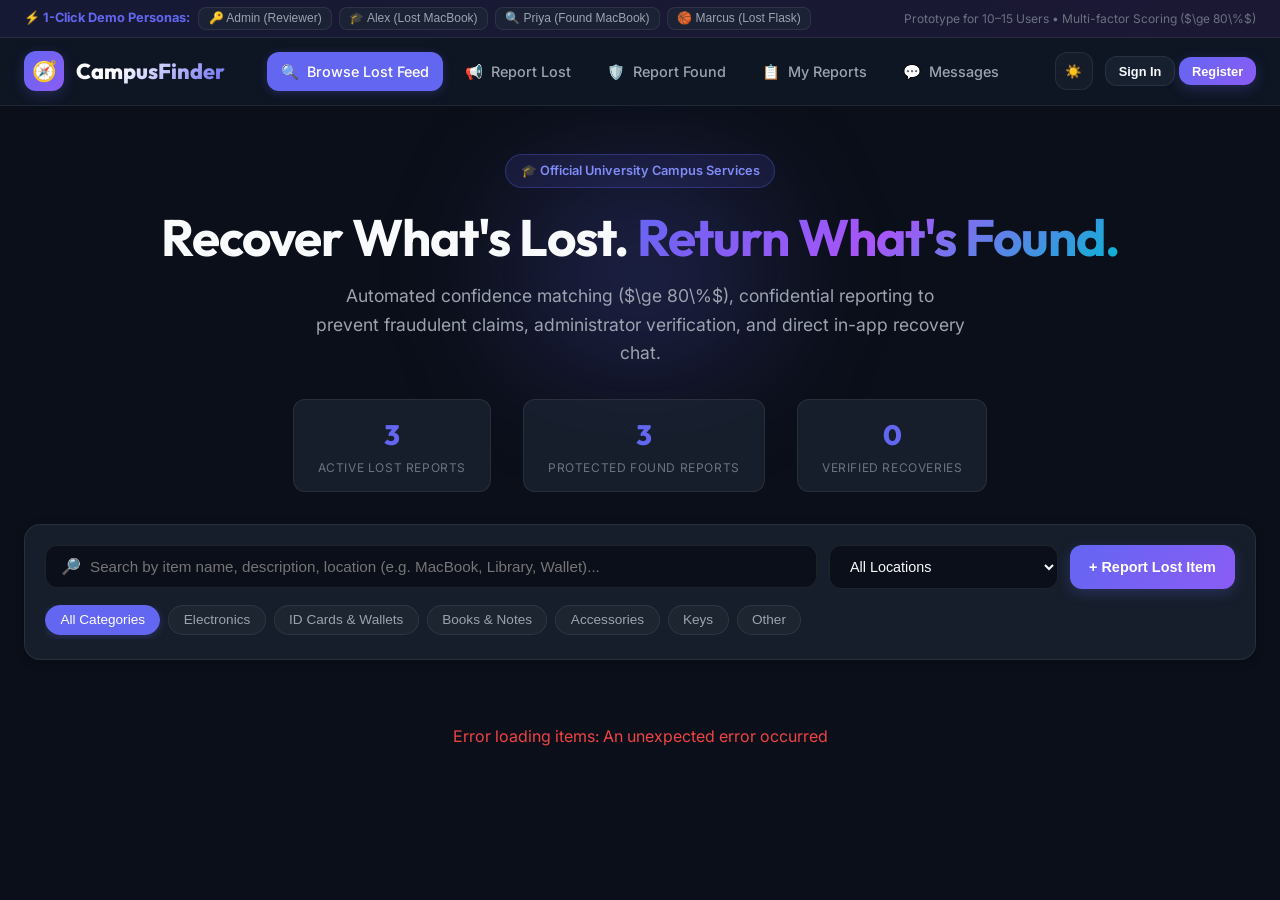
==== static/index.html @ 5d97b1ce "Initial commit: Campus Lost and Found Platform" ====
<!DOCTYPE html>
<html lang="en" data-theme="dark">
<head>
  <meta charset="UTF-8" />
  <meta name="viewport" content="width=device-width, initial-scale=1.0" />
  <title>Campus Lost & Found Platform | Smart Matching & Secure Handover</title>
  <meta name="description" content="Official University Campus Lost and Found Prototype. Algorithmic similarity matching, anti-fraud hidden reporting, admin verification queue, and in-app return coordination." />
  <link rel="stylesheet" href="/static/css/styles.css" />
</head>
<body>

  <!-- Quick Demo Role Switcher Bar -->
  <aside class="demo-bar" aria-label="Demo Testing Controls">
    <div class="container demo-bar-content">
      <div style="display: flex; align-items: center; gap: 0.5rem;">
        <span style="font-weight: 700; color: var(--primary);">⚡ 1-Click Demo Personas:</span>
        <div class="demo-pills">
          <button class="demo-pill" onclick="App.quickLogin('admin@campus.edu', 'Admin@123')">🔑 Admin (Reviewer)</button>
          <button class="demo-pill" onclick="App.quickLogin('alex.chen@campus.edu', 'Student@123')">🎓 Alex (Lost MacBook)</button>
          <button class="demo-pill" onclick="App.quickLogin('priya.patel@campus.edu', 'Student@123')">🔍 Priya (Found MacBook)</button>
          <button class="demo-pill" onclick="App.quickLogin('marcus.johnson@campus.edu', 'Student@123')">🏀 Marcus (Lost Flask)</button>
        </div>
      </div>
      <div style="color: var(--text-muted); font-size: 0.75rem;">
        Prototype for 10–15 Users • Multi-factor Scoring ($\ge 80\%$)
      </div>
    </div>
  </aside>

  <!-- Top Sticky Navigation -->
  <header class="navbar">
    <div class="container nav-content">
      <div class="nav-brand" onclick="App.navigateTo('feed')">
        <div class="brand-icon">🧭</div>
        <span class="brand-title">CampusFinder</span>
      </div>

      <nav class="nav-menu" aria-label="Primary Navigation">
        <div class="nav-link active" data-view="feed" onclick="App.navigateTo('feed')">
          <span>🔍</span> Browse Lost Feed
        </div>
        <div class="nav-link" data-view="report-lost" onclick="App.navigateTo('report-lost')">
          <span>📢</span> Report Lost
        </div>
        <div class="nav-link" data-view="report-found" onclick="App.navigateTo('report-found')">
          <span>🛡️</span> Report Found
        </div>
        <div class="nav-link" data-view="my-posts" onclick="App.navigateTo('my-posts')">
          <span>📋</span> My Reports
        </div>
        <div class="nav-link" id="nav-admin-link" data-view="admin-queue" onclick="App.navigateTo('admin-queue')" style="display: none;">
          <span>⚖️</span> Review Queue
          <span class="nav-badge pulse" id="admin-badge-count" style="display: none;">0</span>
        </div>
        <div class="nav-link" data-view="chat" onclick="App.navigateTo('chat')">
          <span>💬</span> Messages
        </div>
      </nav>

      <div class="nav-actions">
        <button class="theme-btn" id="theme-toggle-btn" title="Toggle Dark/Light Mode" aria-label="Toggle theme">☀️</button>
        <div id="nav-user-area">
          <!-- Populated dynamically via App.renderNavUser() -->
        </div>
      </div>
    </div>
  </header>

  <!-- Hero Section -->
  <header class="hero">
    <div class="hero-glow"></div>
    <div class="container">
      <div class="hero-badge">🎓 Official University Campus Services</div>
      <h1 class="hero-title">Recover What's Lost. <span>Return What's Found.</span></h1>
      <p class="hero-subtitle">
        Automated confidence matching ($\ge 80\%$), confidential reporting to prevent fraudulent claims, administrator verification, and direct in-app recovery chat.
      </p>

      <div class="hero-stats">
        <div class="stat-box">
          <div class="stat-num" id="stat-lost-count">3</div>
          <div class="stat-label">Active Lost Reports</div>
        </div>
        <div class="stat-box">
          <div class="stat-num" id="stat-found-count">3</div>
          <div class="stat-label">Protected Found Reports</div>
        </div>
        <div class="stat-box">
          <div class="stat-num" id="stat-resolved-count">0</div>
          <div class="stat-label">Verified Recoveries</div>
        </div>
      </div>
    </div>
  </header>

  <!-- Main View Container -->
  <main class="container">

    <!-- VIEW 1: PUBLIC LOST ITEMS FEED -->
    <section class="view-section active" id="view-feed" aria-labelledby="feed-heading">
      <h2 id="feed-heading" style="display: none;">Public Lost Items Feed</h2>
      <div class="toolbar">
        <div class="search-row">
          <div class="search-input-wrapper">
            <span class="search-icon">🔎</span>
            <input type="text" id="feed-search-input" class="search-input" placeholder="Search by item name, description, location (e.g. MacBook, Library, Wallet)..." />
          </div>
          <select id="feed-location-filter" class="select-input" aria-label="Filter by Campus Location">
            <option value="">All Locations</option>
            <option value="Library">Central Library</option>
            <option value="Gym">Recreation Center / Gym</option>
            <option value="Dining">Dining Commons</option>
            <option value="Quad">Campus Quad / Lawn</option>
            <option value="Science">Science & Engineering Hall</option>
          </select>
          <button class="btn btn-primary" onclick="App.navigateTo('report-lost')">
            + Report Lost Item
          </button>
        </div>

        <div class="category-pills">
          <button class="cat-pill active" data-category="">All Categories</button>
          <button class="cat-pill" data-category="Electronics">Electronics</button>
          <button class="cat-pill" data-category="ID Cards">ID Cards & Wallets</button>
          <button class="cat-pill" data-category="Books">Books & Notes</button>
          <button class="cat-pill" data-category="Accessories">Accessories</button>
          <button class="cat-pill" data-category="Keys">Keys</button>
          <button class="cat-pill" data-category="Other">Other</button>
        </div>
      </div>

      <div class="items-grid" id="feed-items-grid">
        <!-- Rendered dynamically -->
      </div>
    </section>

    <!-- VIEW 2: REPORT LOST ITEM -->
    <section class="view-section" id="view-report-lost" aria-labelledby="report-lost-heading">
      <div class="form-card">
        <div class="form-header">
          <div style="font-size: 2.2rem; margin-bottom: 0.5rem;">📢</div>
          <h2 id="report-lost-heading" class="form-title">Report a Lost Item</h2>
          <p class="form-desc">
            Your report will be published to the campus lost catalog and continuously evaluated by our matching engine against incoming found items.
          </p>
        </div>

        <form id="report-lost-form">
          <div class="form-group">
            <label class="form-label" for="lost-title">Item Title / Name *</label>
            <input type="text" id="lost-title" name="title" class="form-input" placeholder="e.g. Space Gray MacBook Pro 14-inch" required />
          </div>

          <div class="form-row">
            <div class="form-group">
              <label class="form-label" for="lost-category">Category *</label>
              <select id="lost-category" name="category" class="form-select" required>
                <option value="Electronics">Electronics</option>
                <option value="ID Cards">ID Cards & Wallets</option>
                <option value="Books">Books & Course Material</option>
                <option value="Accessories">Accessories & Bottles</option>
                <option value="Keys">Keys</option>
                <option value="Other">Other</option>
              </select>
            </div>
            <div class="form-group">
              <label class="form-label" for="lost-date">Date Lost *</label>
              <input type="date" id="lost-date" name="item_date" class="form-input" required />
            </div>
          </div>

          <div class="form-group">
            <label class="form-label" for="lost-location">Last Seen Location *</label>
            <input type="text" id="lost-location" name="location" class="form-input" placeholder="e.g. Central Library 2nd Floor Study Desks" required />
          </div>

          <div class="form-group">
            <label class="form-label" for="lost-desc">Description & Distinguishing Details *</label>
            <textarea id="lost-desc" name="description" class="form-textarea" placeholder="Include stickers, scratches, case color, model numbers, or unique marks that verify your ownership..." required></textarea>
          </div>

          <div class="form-group">
            <label class="form-label">Photo Attachment (Optional)</label>
            <label class="file-dropzone" for="lost-image-input">
              <div style="font-size: 1.5rem; margin-bottom: 0.25rem;">📷</div>
              <div style="font-weight: 600;">Click to upload a photo of the item</div>
              <div style="font-size: 0.8rem; color: var(--text-muted); margin-top: 0.25rem;">PNG, JPG, WEBP up to 5MB</div>
              <input type="file" id="lost-image-input" name="image" accept="image/*" style="display: none;" />
            </label>
            <div class="preview-box" id="lost-img-preview-box">
              <img id="lost-img-thumb" class="preview-thumb" alt="Preview" />
              <span style="font-size: 0.85rem; color: var(--text-secondary);">Image selected and ready for upload</span>
            </div>
          </div>

          <div style="display: flex; gap: 1rem; margin-top: 1.5rem;">
            <button type="button" class="btn btn-secondary" onclick="App.navigateTo('feed')">Cancel</button>
            <button type="submit" class="btn btn-primary" style="flex: 1;">Submit Lost Report & Run Matcher</button>
          </div>
        </form>
      </div>
    </section>

    <!-- VIEW 3: REPORT FOUND ITEM (CONFIDENTIAL ANTI-FRAUD) -->
    <section class="view-section" id="view-report-found" aria-labelledby="report-found-heading">
      <div class="form-card">
        <div class="form-header">
          <div style="font-size: 2.2rem; margin-bottom: 0.5rem;">🛡️</div>
          <h2 id="report-found-heading" class="form-title">Report a Found Item</h2>
          <p class="form-desc">
            Help return an item to its rightful owner safely and securely.
          </p>
        </div>

        <!-- Security Notice -->
        <div class="notice-banner notice-shield">
          <span class="icon">🔒</span>
          <div>
            <strong>Campus Anti-Fraud Protection:</strong>
            To prevent fraudulent or opportunistic claims by unauthorized individuals, found items are kept confidential. They are not shown on the public catalog and will only be cross-referenced against legitimate lost reports for admin verification.
          </div>
        </div>

        <form id="report-found-form">
          <div class="form-group">
            <label class="form-label" for="found-title">Item Title / Name *</label>
            <input type="text" id="found-title" name="title" class="form-input" placeholder="e.g. Blue Hydro Flask Water Bottle" required />
          </div>

          <div class="form-row">
            <div class="form-group">
              <label class="form-label" for="found-category">Category *</label>
              <select id="found-category" name="category" class="form-select" required>
                <option value="Electronics">Electronics</option>
                <option value="ID Cards">ID Cards & Wallets</option>
                <option value="Books">Books & Course Material</option>
                <option value="Accessories">Accessories & Bottles</option>
                <option value="Keys">Keys</option>
                <option value="Other">Other</option>
              </select>
            </div>
            <div class="form-group">
              <label class="form-label" for="found-date">Date Found *</label>
              <input type="date" id="found-date" name="item_date" class="form-input" required />
            </div>
          </div>

          <div class="form-group">
            <label class="form-label" for="found-location">Found Location *</label>
            <input type="text" id="found-location" name="location" class="form-input" placeholder="e.g. Recreation Center Gym Bleachers" required />
          </div>

          <div class="form-group">
            <label class="form-label" for="found-desc">Description of Item Found *</label>
            <textarea id="found-desc" name="description" class="form-textarea" placeholder="Describe the item's condition, appearance, or where you handed it in..." required></textarea>
          </div>

          <div class="form-group">
            <label class="form-label">Photo Attachment (Optional)</label>
            <label class="file-dropzone" for="found-image-input">
              <div style="font-size: 1.5rem; margin-bottom: 0.25rem;">📷</div>
              <div style="font-weight: 600;">Click to upload a photo of the item</div>
              <div style="font-size: 0.8rem; color: var(--text-muted); margin-top: 0.25rem;">PNG, JPG, WEBP up to 5MB</div>
              <input type="file" id="found-image-input" name="image" accept="image/*" style="display: none;" />
            </label>
            <div class="preview-box" id="found-img-preview-box">
              <img id="found-img-thumb" class="preview-thumb" alt="Preview" />
              <span style="font-size: 0.85rem; color: var(--text-secondary);">Image selected and ready for upload</span>
            </div>
          </div>

          <div style="display: flex; gap: 1rem; margin-top: 1.5rem;">
            <button type="button" class="btn btn-secondary" onclick="App.navigateTo('feed')">Cancel</button>
            <button type="submit" class="btn btn-success" style="flex: 1;">Submit Found Item (Securely Logged)</button>
          </div>
        </form>
      </div>
    </section>

    <!-- VIEW 4: MY POSTS DASHBOARD -->
    <section class="view-section" id="view-my-posts" aria-labelledby="my-posts-heading">
      <div style="display: flex; align-items: center; justify-content: space-between; margin-bottom: 1.75rem; flex-wrap: wrap; gap: 1rem;">
        <div>
          <h2 id="my-posts-heading" style="font-size: 1.85rem;">My Reports Dashboard</h2>
          <p style="color: var(--text-secondary); font-size: 0.95rem;">Track lifecycle status, admin match verifications, and return coordination.</p>
        </div>
        <div style="display: flex; gap: 0.75rem;">
          <button class="btn btn-primary btn-sm" onclick="App.navigateTo('report-lost')">+ Report Lost</button>
          <button class="btn btn-secondary btn-sm" onclick="App.navigateTo('report-found')">+ Report Found</button>
        </div>
      </div>

      <div id="my-posts-list">
        <!-- Rendered dynamically -->
      </div>
    </section>

    <!-- VIEW 5: ADMIN MATCH REVIEW QUEUE -->
    <section class="view-section" id="view-admin-queue" aria-labelledby="admin-queue-heading">
      <div class="admin-header">
        <div>
          <div style="display: flex; align-items: center; gap: 0.5rem;">
            <span style="background: rgba(239, 68, 68, 0.2); color: #f87171; padding: 0.2rem 0.5rem; border-radius: var(--radius-sm); font-size: 0.75rem; font-weight: 700;">ADMINISTRATOR PORTAL</span>
          </div>
          <h2 id="admin-queue-heading" style="font-size: 1.85rem; margin-top: 0.25rem;">Automated Match Review Queue</h2>
          <p style="color: var(--text-secondary); font-size: 0.95rem;">
            Review algorithmic match candidates side-by-side ($\ge 80\%$ confidence). Approving a match updates both items to <span style="color: #fbbf24; font-weight: 600;">MATCHED</span> and unlocks direct communication.
          </p>
        </div>

        <div style="display: flex; align-items: center; gap: 0.75rem;">
          <label for="admin-filter-status" style="font-size: 0.85rem; color: var(--text-secondary);">Status Filter:</label>
          <select id="admin-filter-status" class="select-input">
            <option value="PENDING">Pending Review (Action Required)</option>
            <option value="APPROVED">Approved Matches</option>
            <option value="REJECTED">Rejected Matches</option>
            <option value="ALL">All Match Suggestions</option>
          </select>
        </div>
      </div>

      <div class="matches-list" id="admin-matches-list">
        <!-- Rendered dynamically -->
      </div>
    </section>

    <!-- VIEW 6: IN-APP CHAT & HANDOVER RESOLUTION -->
    <section class="view-section" id="view-chat" aria-labelledby="chat-heading">
      <div style="margin-bottom: 1.5rem;">
        <h2 id="chat-heading" style="font-size: 1.85rem;">In-App Handover Coordination</h2>
        <p style="color: var(--text-secondary); font-size: 0.95rem;">
          Private communication rooms unlocked between item owners and finders upon administrator match approval.
        </p>
      </div>

      <div class="chat-container">
        <!-- Sidebar: Active Rooms -->
        <div class="chat-sidebar">
          <div class="chat-sidebar-header">
            <span>Conversations</span>
          </div>
          <div class="chat-rooms-list" id="chat-rooms-list">
            <!-- Rendered dynamically -->
          </div>
        </div>

        <!-- Main Chat Thread -->
        <div class="chat-main">
          <div class="chat-main-header">
            <div>
              <div id="chat-room-title" style="font-weight: 700; font-size: 1.05rem;">Select a Conversation</div>
              <div id="chat-room-sub" style="font-size: 0.8rem; color: var(--text-secondary);">Choose a room from the left to view coordination history.</div>
            </div>
            <div>
              <button id="chat-resolve-btn" class="btn btn-success btn-sm" style="display: none;">Mark Handover Complete</button>
            </div>
          </div>

          <div class="messages-stream" id="chat-messages-stream">
            <!-- Rendered dynamically -->
          </div>

          <form id="chat-form" class="chat-input-bar">
            <input type="text" id="chat-input-text" class="chat-input" placeholder="Type a message to coordinate return location, time, or security desk drop-off..." autocomplete="off" />
            <button type="submit" class="btn btn-primary">Send</button>
          </form>
        </div>
      </div>
    </section>

  </main>

  <!-- MODAL: ITEM DETAILS -->
  <div class="modal-overlay" id="item-detail-modal" role="dialog" aria-modal="true" aria-labelledby="item-modal-title">
    <div class="modal-dialog">
      <button class="modal-close" onclick="App.closeModal('item-detail-modal')">✕</button>
      <div id="item-modal-content">
        <!-- Rendered dynamically -->
      </div>
    </div>
  </div>

  <!-- MODAL: AUTHENTICATION (LOGIN & REGISTER) -->
  <div class="modal-overlay" id="auth-modal" role="dialog" aria-modal="true" aria-labelledby="auth-modal-title">
    <div class="modal-dialog">
      <button class="modal-close" onclick="App.closeModal('auth-modal')">✕</button>

      <div style="text-align: center; margin-bottom: 1.5rem;">
        <div style="font-size: 2rem; margin-bottom: 0.25rem;">🧭</div>
        <h2 id="auth-modal-title" style="font-size: 1.5rem;">Campus Account Access</h2>
        <p style="font-size: 0.85rem; color: var(--text-secondary); margin-top: 0.25rem;">
          Restricted to authorized college email addresses (@*.edu or .ac.*)
        </p>
      </div>

      <div style="display: flex; gap: 0.5rem; margin-bottom: 1.5rem;">
        <button id="tab-btn-login" class="btn btn-primary" style="flex: 1;" onclick="App.switchAuthTab('login')">Sign In</button>
        <button id="tab-btn-register" class="btn btn-secondary" style="flex: 1;" onclick="App.switchAuthTab('register')">Register</button>
      </div>

      <!-- Sign In Form -->
      <form id="auth-login-form">
        <div class="form-group">
          <label class="form-label" for="login-email">College Email (@*.edu)</label>
          <input type="email" id="login-email" name="email" class="form-input" placeholder="e.g. alex.chen@campus.edu" required />
        </div>
        <div class="form-group">
          <label class="form-label" for="login-password">Password</label>
          <input type="password" id="login-password" name="password" class="form-input" placeholder="••••••••" required />
        </div>
        <button type="submit" class="btn btn-primary" style="width: 100%; margin-top: 0.75rem;">Sign In to CampusFinder</button>
      </form>

      <!-- Register Form -->
      <form id="auth-register-form" style="display: none;">
        <div class="form-group">
          <label class="form-label" for="reg-name">Full Name</label>
          <input type="text" id="reg-name" name="full_name" class="form-input" placeholder="e.g. Alex Chen" required />
        </div>
        <div class="form-group">
          <label class="form-label" for="reg-email">College Email Pattern (@*.edu)</label>
          <input type="email" id="reg-email" name="email" class="form-input" placeholder="e.g. your_name@campus.edu" required />
          <span style="font-size: 0.75rem; color: var(--text-muted); margin-top: 0.25rem;">
            Must end with a university domain (.edu, .ac.in, .ac.uk, etc.)
          </span>
        </div>
        <div class="form-group">
          <label class="form-label" for="reg-phone">Phone Number (Optional)</label>
          <input type="tel" id="reg-phone" name="phone" class="form-input" placeholder="e.g. (555) 123-4567" />
        </div>
        <div class="form-group">
          <label class="form-label" for="reg-password">Password (min 6 characters)</label>
          <input type="password" id="reg-password" name="password" class="form-input" placeholder="••••••••" required minlength="6" />
        </div>
        <button type="submit" class="btn btn-primary" style="width: 100%; margin-top: 0.75rem;">Create College Account</button>
      </form>
    </div>
  </div>

  <!-- Toast Container -->
  <div class="toast-container" id="toast-container" aria-live="polite"></div>

  <!-- JavaScript Scripts -->
  <script src="/static/js/api.js"></script>
  <script src="/static/js/app.js"></script>
</body>
</html>
---- static/css/styles.css ----
/* ==========================================================================
   Campus Lost and Found Design System
   Modern Glassmorphism, Dynamic Animations & Harmonious HSL Palette
   ========================================================================== */

@import url('https://fonts.googleapis.com/css2?family=Inter:wght@300;400;500;600;700&family=Outfit:wght@400;500;600;700;800&display=swap');

:root {
  /* Color Palette - Dark Luxe (Default) */
  --bg-primary: #0b0f19;
  --bg-secondary: #111827;
  --bg-tertiary: #1f2937;
  --bg-glass: rgba(17, 24, 39, 0.75);
  --bg-glass-card: rgba(31, 41, 55, 0.6);
  --bg-glass-subtle: rgba(255, 255, 255, 0.03);

  --text-primary: #f9fafb;
  --text-secondary: #9ca3af;
  --text-muted: #6b7280;
  
  --border-glass: rgba(255, 255, 255, 0.08);
  --border-glass-focus: rgba(99, 102, 241, 0.5);

  /* Brand Accents */
  --primary: #6366f1;
  --primary-hover: #4f46e5;
  --primary-glow: rgba(99, 102, 241, 0.25);
  --accent-purple: #8b5cf6;
  --accent-cyan: #06b6d4;

  /* Status Colors */
  --success: #10b981;
  --success-glow: rgba(16, 185, 129, 0.25);
  --warning: #f59e0b;
  --warning-glow: rgba(245, 158, 11, 0.25);
  --danger: #ef4444;
  --danger-glow: rgba(239, 68, 68, 0.25);
  --info: #3b82f6;

  /* Elevation & Shadows */
  --shadow-sm: 0 2px 8px rgba(0, 0, 0, 0.3);
  --shadow-md: 0 8px 24px rgba(0, 0, 0, 0.4);
  --shadow-lg: 0 16px 40px rgba(0, 0, 0, 0.6);
  --shadow-glow: 0 0 25px var(--primary-glow);

  /* Dimensions & Radius */
  --radius-sm: 8px;
  --radius-md: 12px;
  --radius-lg: 16px;
  --radius-full: 9999px;
  --max-width: 1280px;
}

[data-theme="light"] {
  --bg-primary: #f8fafc;
  --bg-secondary: #ffffff;
  --bg-tertiary: #f1f5f9;
  --bg-glass: rgba(255, 255, 255, 0.85);
  --bg-glass-card: rgba(255, 255, 255, 0.9);
  --bg-glass-subtle: rgba(0, 0, 0, 0.02);

  --text-primary: #0f172a;
  --text-secondary: #475569;
  --text-muted: #94a3b8;

  --border-glass: rgba(0, 0, 0, 0.08);
  --border-glass-focus: rgba(99, 102, 241, 0.4);
  --shadow-sm: 0 2px 8px rgba(0, 0, 0, 0.05);
  --shadow-md: 0 8px 20px rgba(0, 0, 0, 0.08);
  --shadow-lg: 0 16px 36px rgba(0, 0, 0, 0.12);
}

/* Base Reset */
*, *::before, *::after {
  box-sizing: border-box;
  margin: 0;
  padding: 0;
}

body {
  font-family: 'Inter', sans-serif;
  background-color: var(--bg-primary);
  color: var(--text-primary);
  line-height: 1.6;
  min-height: 100vh;
  display: flex;
  flex-direction: column;
  overflow-x: hidden;
  transition: background-color 0.3s ease, color 0.3s ease;
}

h1, h2, h3, h4, h5, h6 {
  font-family: 'Outfit', sans-serif;
  font-weight: 700;
  color: var(--text-primary);
  letter-spacing: -0.02em;
}

a {
  color: inherit;
  text-decoration: none;
}

/* Container */
.container {
  width: 100%;
  max-width: var(--max-width);
  margin: 0 auto;
  padding: 0 1.5rem;
}

/* Top Navigation Bar */
.navbar {
  position: sticky;
  top: 0;
  z-index: 1000;
  background: var(--bg-glass);
  backdrop-filter: blur(16px);
  -webkit-backdrop-filter: blur(16px);
  border-bottom: 1px solid var(--border-glass);
  padding: 0.85rem 0;
  transition: all 0.2s ease;
}

.nav-content {
  display: flex;
  align-items: center;
  justify-content: space-between;
  gap: 1.5rem;
}

.nav-brand {
  display: flex;
  align-items: center;
  gap: 0.75rem;
  font-size: 1.35rem;
  font-family: 'Outfit', sans-serif;
  font-weight: 800;
  cursor: pointer;
}

.brand-icon {
  width: 40px;
  height: 40px;
  border-radius: var(--radius-md);
  background: linear-gradient(135deg, var(--primary), var(--accent-purple));
  display: flex;
  align-items: center;
  justify-content: center;
  color: #fff;
  font-size: 1.25rem;
  box-shadow: 0 4px 14px var(--primary-glow);
}

.brand-title {
  background: linear-gradient(135deg, #fff 30%, var(--primary) 100%);
  -webkit-background-clip: text;
  -webkit-text-fill-color: transparent;
}

[data-theme="light"] .brand-title {
  background: linear-gradient(135deg, var(--text-primary) 30%, var(--primary) 100%);
  -webkit-background-clip: text;
  -webkit-text-fill-color: transparent;
}

.nav-menu {
  display: flex;
  align-items: center;
  gap: 0.5rem;
  list-style: none;
}

.nav-link {
  display: flex;
  align-items: center;
  gap: 0.45rem;
  padding: 0.5rem 0.9rem;
  border-radius: var(--radius-md);
  color: var(--text-secondary);
  font-size: 0.9rem;
  font-weight: 500;
  cursor: pointer;
  transition: all 0.2s ease;
  position: relative;
}

.nav-link:hover {
  color: var(--text-primary);
  background: var(--bg-glass-subtle);
}

.nav-link.active {
  color: #fff;
  background: var(--primary);
  box-shadow: 0 2px 10px var(--primary-glow);
}

.nav-badge {
  background: var(--accent-purple);
  color: #fff;
  font-size: 0.7rem;
  font-weight: 700;
  padding: 0.15rem 0.45rem;
  border-radius: var(--radius-full);
}

.nav-badge.pulse {
  background: var(--danger);
  animation: pulse-badge 2s infinite;
}

@keyframes pulse-badge {
  0% { transform: scale(1); box-shadow: 0 0 0 0 rgba(239, 68, 68, 0.7); }
  70% { transform: scale(1.05); box-shadow: 0 0 0 8px rgba(239, 68, 68, 0); }
  100% { transform: scale(1); box-shadow: 0 0 0 0 rgba(239, 68, 68, 0); }
}

.nav-actions {
  display: flex;
  align-items: center;
  gap: 0.75rem;
}

/* Theme Toggle */
.theme-btn {
  background: var(--bg-glass-subtle);
  border: 1px solid var(--border-glass);
  color: var(--text-secondary);
  width: 38px;
  height: 38px;
  border-radius: var(--radius-md);
  display: flex;
  align-items: center;
  justify-content: center;
  cursor: pointer;
  transition: all 0.2s;
}

.theme-btn:hover {
  color: var(--text-primary);
  border-color: var(--border-glass-focus);
}

/* User Pill */
.user-profile-pill {
  display: flex;
  align-items: center;
  gap: 0.65rem;
  padding: 0.35rem 0.75rem 0.35rem 0.45rem;
  background: var(--bg-glass-card);
  border: 1px solid var(--border-glass);
  border-radius: var(--radius-full);
  font-size: 0.85rem;
}

.user-avatar {
  width: 28px;
  height: 28px;
  border-radius: 50%;
  background: linear-gradient(135deg, var(--primary), var(--accent-cyan));
  display: flex;
  align-items: center;
  justify-content: center;
  color: #fff;
  font-weight: 700;
  font-size: 0.75rem;
}

.role-tag {
  font-size: 0.65rem;
  font-weight: 700;
  text-transform: uppercase;
  padding: 0.15rem 0.4rem;
  border-radius: var(--radius-sm);
  letter-spacing: 0.05em;
}

.role-tag.admin {
  background: rgba(239, 68, 68, 0.18);
  color: #f87171;
  border: 1px solid rgba(239, 68, 68, 0.3);
}

.role-tag.user {
  background: rgba(99, 102, 241, 0.18);
  color: #818cf8;
  border: 1px solid rgba(99, 102, 241, 0.3);
}

/* Buttons */
.btn {
  display: inline-flex;
  align-items: center;
  justify-content: center;
  gap: 0.5rem;
  padding: 0.6rem 1.2rem;
  font-size: 0.9rem;
  font-weight: 600;
  border-radius: var(--radius-md);
  border: none;
  cursor: pointer;
  transition: all 0.2s cubic-bezier(0.4, 0, 0.2, 1);
  white-space: nowrap;
}

.btn-sm {
  padding: 0.4rem 0.8rem;
  font-size: 0.8rem;
}

.btn-primary {
  background: linear-gradient(135deg, var(--primary), var(--accent-purple));
  color: #fff;
  box-shadow: 0 4px 14px var(--primary-glow);
}

.btn-primary:hover {
  opacity: 0.95;
  transform: translateY(-1px);
  box-shadow: 0 6px 20px var(--primary-glow);
}

.btn-secondary {
  background: var(--bg-glass-card);
  border: 1px solid var(--border-glass);
  color: var(--text-primary);
}

.btn-secondary:hover {
  background: var(--bg-tertiary);
  border-color: var(--border-glass-focus);
}

.btn-success {
  background: linear-gradient(135deg, #10b981, #059669);
  color: #fff;
  box-shadow: 0 4px 12px var(--success-glow);
}

.btn-success:hover {
  transform: translateY(-1px);
  box-shadow: 0 6px 18px var(--success-glow);
}

.btn-danger {
  background: linear-gradient(135deg, #ef4444, #dc2626);
  color: #fff;
  box-shadow: 0 4px 12px var(--danger-glow);
}

.btn-danger-outline {
  background: transparent;
  border: 1px solid rgba(239, 68, 68, 0.4);
  color: #f87171;
}

.btn-danger-outline:hover {
  background: rgba(239, 68, 68, 0.1);
  border-color: var(--danger);
}

/* Quick Demo Switcher Bar */
.demo-bar {
  background: linear-gradient(90deg, rgba(99, 102, 241, 0.12), rgba(139, 92, 246, 0.12));
  border-bottom: 1px solid var(--border-glass);
  padding: 0.45rem 0;
  font-size: 0.8rem;
}

.demo-bar-content {
  display: flex;
  align-items: center;
  justify-content: space-between;
  flex-wrap: wrap;
  gap: 0.5rem;
}

.demo-pills {
  display: flex;
  align-items: center;
  gap: 0.4rem;
}

.demo-pill {
  padding: 0.2rem 0.6rem;
  border-radius: var(--radius-sm);
  background: var(--bg-glass-card);
  border: 1px solid var(--border-glass);
  color: var(--text-secondary);
  cursor: pointer;
  font-size: 0.75rem;
  font-weight: 500;
  transition: all 0.15s;
}

.demo-pill:hover {
  color: #fff;
  background: var(--primary);
  border-color: var(--primary);
}

/* Hero Section */
.hero {
  padding: 3rem 0 2rem;
  text-align: center;
  position: relative;
}

.hero-glow {
  position: absolute;
  top: 10%;
  left: 50%;
  transform: translateX(-50%);
  width: 500px;
  height: 250px;
  background: radial-gradient(circle, var(--primary-glow) 0%, rgba(0,0,0,0) 70%);
  z-index: -1;
  pointer-events: none;
  filter: blur(50px);
}

.hero-badge {
  display: inline-flex;
  align-items: center;
  gap: 0.5rem;
  padding: 0.35rem 0.9rem;
  border-radius: var(--radius-full);
  background: rgba(99, 102, 241, 0.12);
  border: 1px solid rgba(99, 102, 241, 0.3);
  color: #818cf8;
  font-size: 0.8rem;
  font-weight: 600;
  margin-bottom: 1.25rem;
}

.hero-title {
  font-size: clamp(2rem, 4vw, 3.25rem);
  line-height: 1.15;
  margin-bottom: 1rem;
}

.hero-title span {
  background: linear-gradient(135deg, #6366f1 0%, #a855f7 50%, #06b6d4 100%);
  -webkit-background-clip: text;
  -webkit-text-fill-color: transparent;
}

.hero-subtitle {
  font-size: 1.1rem;
  color: var(--text-secondary);
  max-width: 650px;
  margin: 0 auto 2rem;
}

.hero-stats {
  display: flex;
  justify-content: center;
  gap: 2rem;
  flex-wrap: wrap;
}

.stat-box {
  background: var(--bg-glass-card);
  border: 1px solid var(--border-glass);
  padding: 0.85rem 1.5rem;
  border-radius: var(--radius-md);
  text-align: center;
}

.stat-num {
  font-size: 1.75rem;
  font-weight: 800;
  font-family: 'Outfit', sans-serif;
  color: var(--primary);
}

.stat-label {
  font-size: 0.75rem;
  text-transform: uppercase;
  letter-spacing: 0.05em;
  color: var(--text-muted);
}

/* Main Content Views */
main {
  flex: 1;
  padding-bottom: 4rem;
}

.view-section {
  display: none;
  animation: fadeIn 0.25s ease-out forwards;
}

.view-section.active {
  display: block;
}

@keyframes fadeIn {
  from { opacity: 0; transform: translateY(8px); }
  to { opacity: 1; transform: translateY(0); }
}

/* Search & Filter Toolbar */
.toolbar {
  display: flex;
  flex-direction: column;
  gap: 1rem;
  background: var(--bg-glass-card);
  border: 1px solid var(--border-glass);
  border-radius: var(--radius-lg);
  padding: 1.25rem;
  margin-bottom: 2rem;
  box-shadow: var(--shadow-sm);
}

.search-row {
  display: flex;
  gap: 0.75rem;
  flex-wrap: wrap;
}

.search-input-wrapper {
  position: relative;
  flex: 1;
  min-width: 260px;
}

.search-icon {
  position: absolute;
  left: 1rem;
  top: 50%;
  transform: translateY(-50%);
  color: var(--text-muted);
  font-size: 1rem;
}

.search-input {
  width: 100%;
  padding: 0.75rem 1rem 0.75rem 2.75rem;
  background: var(--bg-primary);
  border: 1px solid var(--border-glass);
  border-radius: var(--radius-md);
  color: var(--text-primary);
  font-size: 0.95rem;
  outline: none;
  transition: all 0.2s;
}

.search-input:focus {
  border-color: var(--primary);
  box-shadow: 0 0 0 3px var(--primary-glow);
}

.select-input {
  padding: 0.75rem 1rem;
  background: var(--bg-primary);
  border: 1px solid var(--border-glass);
  border-radius: var(--radius-md);
  color: var(--text-primary);
  font-size: 0.9rem;
  outline: none;
  cursor: pointer;
  transition: all 0.2s;
}

.select-input:focus {
  border-color: var(--primary);
}

.category-pills {
  display: flex;
  gap: 0.5rem;
  overflow-x: auto;
  padding-bottom: 0.25rem;
}

.cat-pill {
  padding: 0.4rem 0.9rem;
  border-radius: var(--radius-full);
  background: var(--bg-glass-subtle);
  border: 1px solid var(--border-glass);
  color: var(--text-secondary);
  font-size: 0.85rem;
  font-weight: 500;
  cursor: pointer;
  white-space: nowrap;
  transition: all 0.15s ease;
}

.cat-pill:hover, .cat-pill.active {
  background: var(--primary);
  color: #fff;
  border-color: var(--primary);
  box-shadow: 0 2px 8px var(--primary-glow);
}

/* Items Grid */
.items-grid {
  display: grid;
  grid-template-columns: repeat(auto-fill, minmax(320px, 1fr));
  gap: 1.5rem;
}

.item-card {
  background: var(--bg-glass-card);
  border: 1px solid var(--border-glass);
  border-radius: var(--radius-lg);
  overflow: hidden;
  box-shadow: var(--shadow-sm);
  display: flex;
  flex-direction: column;
  transition: transform 0.2s cubic-bezier(0.4, 0, 0.2, 1), box-shadow 0.2s, border-color 0.2s;
  position: relative;
}

.item-card:hover {
  transform: translateY(-4px);
  box-shadow: var(--shadow-md);
  border-color: var(--border-glass-focus);
}

.item-img-wrap {
  width: 100%;
  height: 190px;
  background: var(--bg-tertiary);
  overflow: hidden;
  position: relative;
}

.item-img {
  width: 100%;
  height: 100%;
  object-fit: cover;
  transition: transform 0.3s ease;
}

.item-card:hover .item-img {
  transform: scale(1.05);
}

.item-type-badge {
  position: absolute;
  top: 0.75rem;
  left: 0.75rem;
  padding: 0.25rem 0.6rem;
  border-radius: var(--radius-sm);
  font-size: 0.7rem;
  font-weight: 800;
  text-transform: uppercase;
  letter-spacing: 0.05em;
  backdrop-filter: blur(8px);
}

.item-type-badge.lost {
  background: rgba(239, 68, 68, 0.85);
  color: #fff;
}

.item-type-badge.found {
  background: rgba(16, 185, 129, 0.85);
  color: #fff;
}

.item-status-badge {
  position: absolute;
  top: 0.75rem;
  right: 0.75rem;
  padding: 0.25rem 0.6rem;
  border-radius: var(--radius-sm);
  font-size: 0.7rem;
  font-weight: 700;
  text-transform: uppercase;
  letter-spacing: 0.05em;
  backdrop-filter: blur(8px);
}

.status-open {
  background: rgba(16, 185, 129, 0.2);
  color: #34d399;
  border: 1px solid rgba(16, 185, 129, 0.4);
}

.status-matched {
  background: rgba(245, 158, 11, 0.25);
  color: #fbbf24;
  border: 1px solid rgba(245, 158, 11, 0.4);
}

.status-closed {
  background: rgba(107, 114, 128, 0.25);
  color: #9ca3af;
  border: 1px solid rgba(107, 114, 128, 0.4);
}

.item-body {
  padding: 1.25rem;
  display: flex;
  flex-direction: column;
  flex: 1;
  gap: 0.6rem;
}

.item-meta-top {
  display: flex;
  align-items: center;
  justify-content: space-between;
  font-size: 0.8rem;
  color: var(--text-muted);
}

.item-category {
  color: var(--primary);
  font-weight: 600;
}

.item-title {
  font-size: 1.15rem;
  line-height: 1.35;
  color: var(--text-primary);
}

.item-desc {
  font-size: 0.875rem;
  color: var(--text-secondary);
  display: -webkit-box;
  -webkit-line-clamp: 2;
  -webkit-box-orient: vertical;
  overflow: hidden;
  line-height: 1.5;
}

.item-location {
  display: flex;
  align-items: center;
  gap: 0.4rem;
  font-size: 0.825rem;
  color: var(--text-secondary);
}

.item-footer {
  margin-top: auto;
  padding-top: 0.75rem;
  border-top: 1px solid var(--border-glass);
  display: flex;
  align-items: center;
  justify-content: space-between;
}

.reporter-label {
  font-size: 0.78rem;
  color: var(--text-muted);
}

/* Forms (Report Lost & Found) */
.form-card {
  max-width: 680px;
  margin: 0 auto;
  background: var(--bg-glass-card);
  border: 1px solid var(--border-glass);
  border-radius: var(--radius-lg);
  padding: 2.25rem;
  box-shadow: var(--shadow-md);
}

.form-header {
  margin-bottom: 1.75rem;
  text-align: center;
}

.form-title {
  font-size: 1.85rem;
  margin-bottom: 0.5rem;
}

.form-desc {
  font-size: 0.95rem;
  color: var(--text-secondary);
}

.notice-banner {
  display: flex;
  align-items: flex-start;
  gap: 0.85rem;
  padding: 1rem 1.25rem;
  border-radius: var(--radius-md);
  margin-bottom: 1.5rem;
  font-size: 0.875rem;
}

.notice-shield {
  background: rgba(16, 185, 129, 0.12);
  border: 1px solid rgba(16, 185, 129, 0.3);
  color: #6ee7b7;
}

.notice-shield .icon {
  font-size: 1.25rem;
  color: #10b981;
}

.form-group {
  display: flex;
  flex-direction: column;
  gap: 0.45rem;
  margin-bottom: 1.25rem;
}

.form-row {
  display: grid;
  grid-template-columns: 1fr 1fr;
  gap: 1rem;
}

.form-label {
  font-size: 0.85rem;
  font-weight: 600;
  color: var(--text-secondary);
}

.form-input, .form-textarea, .form-select {
  width: 100%;
  padding: 0.75rem 1rem;
  background: var(--bg-primary);
  border: 1px solid var(--border-glass);
  border-radius: var(--radius-md);
  color: var(--text-primary);
  font-size: 0.95rem;
  font-family: inherit;
  outline: none;
  transition: all 0.2s;
}

.form-textarea {
  min-height: 110px;
  resize: vertical;
}

.form-input:focus, .form-textarea:focus, .form-select:focus {
  border-color: var(--primary);
  box-shadow: 0 0 0 3px var(--primary-glow);
}

.file-dropzone {
  border: 2px dashed var(--border-glass);
  border-radius: var(--radius-md);
  padding: 1.5rem;
  text-align: center;
  cursor: pointer;
  background: var(--bg-glass-subtle);
  transition: all 0.2s;
}

.file-dropzone:hover {
  border-color: var(--primary);
  background: var(--bg-glass-card);
}

.preview-box {
  margin-top: 0.75rem;
  display: none;
  align-items: center;
  gap: 1rem;
  background: var(--bg-primary);
  padding: 0.5rem;
  border-radius: var(--radius-md);
}

.preview-thumb {
  width: 60px;
  height: 60px;
  object-fit: cover;
  border-radius: var(--radius-sm);
}

/* Admin Review Queue (Side-by-Side Comparison) */
.admin-header {
  display: flex;
  align-items: center;
  justify-content: space-between;
  flex-wrap: wrap;
  gap: 1rem;
  margin-bottom: 2rem;
}

.matches-list {
  display: flex;
  flex-direction: column;
  gap: 2rem;
}

.match-comparison-card {
  background: var(--bg-glass-card);
  border: 1px solid var(--border-glass);
  border-radius: var(--radius-lg);
  overflow: hidden;
  box-shadow: var(--shadow-md);
}

.match-card-header {
  background: rgba(99, 102, 241, 0.08);
  border-bottom: 1px solid var(--border-glass);
  padding: 1rem 1.5rem;
  display: flex;
  align-items: center;
  justify-content: space-between;
  flex-wrap: wrap;
  gap: 1rem;
}

.score-badge {
  display: flex;
  align-items: center;
  gap: 0.65rem;
}

.score-ring {
  width: 44px;
  height: 44px;
  border-radius: 50%;
  background: linear-gradient(135deg, var(--primary), var(--accent-purple));
  display: flex;
  align-items: center;
  justify-content: center;
  font-weight: 800;
  font-size: 0.95rem;
  color: #fff;
  box-shadow: 0 4px 12px var(--primary-glow);
}

.score-text {
  font-weight: 700;
  font-size: 1.1rem;
  color: var(--text-primary);
}

.match-grid-compare {
  display: grid;
  grid-template-columns: 1fr 1fr;
  gap: 1.5rem;
  padding: 1.5rem;
}

.side-box {
  background: var(--bg-primary);
  border: 1px solid var(--border-glass);
  border-radius: var(--radius-md);
  padding: 1.25rem;
  display: flex;
  flex-direction: column;
  gap: 0.75rem;
}

.side-header {
  display: flex;
  align-items: center;
  justify-content: space-between;
  border-bottom: 1px solid var(--border-glass);
  padding-bottom: 0.6rem;
}

.side-img {
  width: 100%;
  height: 170px;
  object-fit: cover;
  border-radius: var(--radius-sm);
  background: var(--bg-tertiary);
}

.breakdown-bar {
  background: var(--bg-glass-subtle);
  border-radius: var(--radius-md);
  padding: 0.75rem 1.5rem;
  margin: 0 1.5rem 1.5rem;
  display: flex;
  justify-content: space-around;
  flex-wrap: wrap;
  gap: 1rem;
  font-size: 0.85rem;
}

.breakdown-item {
  text-align: center;
}

.breakdown-val {
  font-weight: 700;
  color: var(--primary);
}

.match-card-actions {
  border-top: 1px solid var(--border-glass);
  padding: 1rem 1.5rem;
  background: rgba(0,0,0,0.15);
  display: flex;
  align-items: center;
  justify-content: flex-end;
  gap: 1rem;
}

/* In-App Chat View */
.chat-container {
  display: grid;
  grid-template-columns: 320px 1fr;
  height: 680px;
  background: var(--bg-glass-card);
  border: 1px solid var(--border-glass);
  border-radius: var(--radius-lg);
  overflow: hidden;
  box-shadow: var(--shadow-lg);
}

.chat-sidebar {
  border-right: 1px solid var(--border-glass);
  background: rgba(0,0,0,0.2);
  display: flex;
  flex-direction: column;
}

.chat-sidebar-header {
  padding: 1.25rem;
  border-bottom: 1px solid var(--border-glass);
  font-weight: 700;
  font-family: 'Outfit', sans-serif;
  font-size: 1.1rem;
}

.chat-rooms-list {
  flex: 1;
  overflow-y: auto;
}

.room-item {
  padding: 1rem 1.25rem;
  border-bottom: 1px solid var(--border-glass);
  cursor: pointer;
  transition: background 0.15s;
  display: flex;
  flex-direction: column;
  gap: 0.35rem;
}

.room-item:hover, .room-item.active {
  background: rgba(99, 102, 241, 0.12);
  border-left: 3px solid var(--primary);
}

.room-title {
  font-weight: 600;
  font-size: 0.95rem;
  color: var(--text-primary);
}

.room-counterpart {
  font-size: 0.8rem;
  color: var(--text-secondary);
}

.room-snippet {
  font-size: 0.78rem;
  color: var(--text-muted);
  white-space: nowrap;
  overflow: hidden;
  text-overflow: ellipsis;
}

.chat-main {
  display: flex;
  flex-direction: column;
  height: 100%;
}

.chat-main-header {
  padding: 1rem 1.5rem;
  border-bottom: 1px solid var(--border-glass);
  display: flex;
  align-items: center;
  justify-content: space-between;
  background: rgba(0,0,0,0.1);
}

.messages-stream {
  flex: 1;
  overflow-y: auto;
  padding: 1.5rem;
  display: flex;
  flex-direction: column;
  gap: 1rem;
}

.msg-bubble {
  max-width: 75%;
  padding: 0.85rem 1.15rem;
  border-radius: var(--radius-lg);
  font-size: 0.9rem;
  line-height: 1.5;
  position: relative;
  word-break: break-word;
}

.msg-bubble.mine {
  align-self: flex-end;
  background: linear-gradient(135deg, var(--primary), var(--accent-purple));
  color: #fff;
  border-bottom-right-radius: 4px;
}

.msg-bubble.theirs {
  align-self: flex-start;
  background: var(--bg-primary);
  border: 1px solid var(--border-glass);
  color: var(--text-primary);
  border-bottom-left-radius: 4px;
}

.msg-bubble.system {
  align-self: center;
  max-width: 90%;
  background: rgba(16, 185, 129, 0.1);
  border: 1px solid rgba(16, 185, 129, 0.3);
  color: #34d399;
  font-size: 0.825rem;
  text-align: center;
  padding: 0.6rem 1rem;
}

.msg-sender {
  font-size: 0.75rem;
  font-weight: 700;
  margin-bottom: 0.25rem;
  opacity: 0.85;
}

.msg-time {
  font-size: 0.68rem;
  opacity: 0.7;
  margin-top: 0.35rem;
  text-align: right;
}

.chat-input-bar {
  padding: 1rem 1.5rem;
  border-top: 1px solid var(--border-glass);
  display: flex;
  gap: 0.75rem;
  background: rgba(0,0,0,0.2);
}

.chat-input {
  flex: 1;
  padding: 0.75rem 1rem;
  background: var(--bg-primary);
  border: 1px solid var(--border-glass);
  border-radius: var(--radius-md);
  color: var(--text-primary);
  font-size: 0.9rem;
  outline: none;
}

.chat-input:focus {
  border-color: var(--primary);
}

/* Modals */
.modal-overlay {
  position: fixed;
  inset: 0;
  z-index: 2000;
  background: rgba(0, 0, 0, 0.75);
  backdrop-filter: blur(8px);
  display: none;
  align-items: center;
  justify-content: center;
  padding: 1rem;
}

.modal-overlay.active {
  display: flex;
}

.modal-dialog {
  width: 100%;
  max-width: 500px;
  background: var(--bg-secondary);
  border: 1px solid var(--border-glass);
  border-radius: var(--radius-lg);
  padding: 2rem;
  box-shadow: var(--shadow-lg);
  position: relative;
  animation: modalScale 0.2s cubic-bezier(0.4, 0, 0.2, 1);
}

@keyframes modalScale {
  from { transform: scale(0.95); opacity: 0; }
  to { transform: scale(1); opacity: 1; }
}

.modal-close {
  position: absolute;
  top: 1.25rem;
  right: 1.25rem;
  background: none;
  border: none;
  color: var(--text-muted);
  font-size: 1.25rem;
  cursor: pointer;
}

.modal-close:hover {
  color: var(--text-primary);
}

/* Toast Notifications */
.toast-container {
  position: fixed;
  bottom: 1.5rem;
  right: 1.5rem;
  z-index: 3000;
  display: flex;
  flex-direction: column;
  gap: 0.75rem;
}

.toast {
  background: var(--bg-secondary);
  border: 1px solid var(--border-glass);
  border-radius: var(--radius-md);
  padding: 0.9rem 1.25rem;
  box-shadow: var(--shadow-lg);
  display: flex;
  align-items: center;
  gap: 0.75rem;
  font-size: 0.9rem;
  min-width: 280px;
  animation: slideIn 0.25s ease-out;
}

@keyframes slideIn {
  from { transform: translateX(100%); opacity: 0; }
  to { transform: translateX(0); opacity: 1; }
}

.toast.success { border-left: 4px solid var(--success); }
.toast.error { border-left: 4px solid var(--danger); }
.toast.info { border-left: 4px solid var(--info); }

/* Responsive adjustments */
@media (max-width: 768px) {
  .nav-menu { display: none; }
  .match-grid-compare { grid-template-columns: 1fr; }
  .chat-container { grid-template-columns: 1fr; height: 550px; }
  .chat-sidebar { display: none; }
  .chat-sidebar.mobile-active { display: flex; }
  .form-row { grid-template-columns: 1fr; }
}
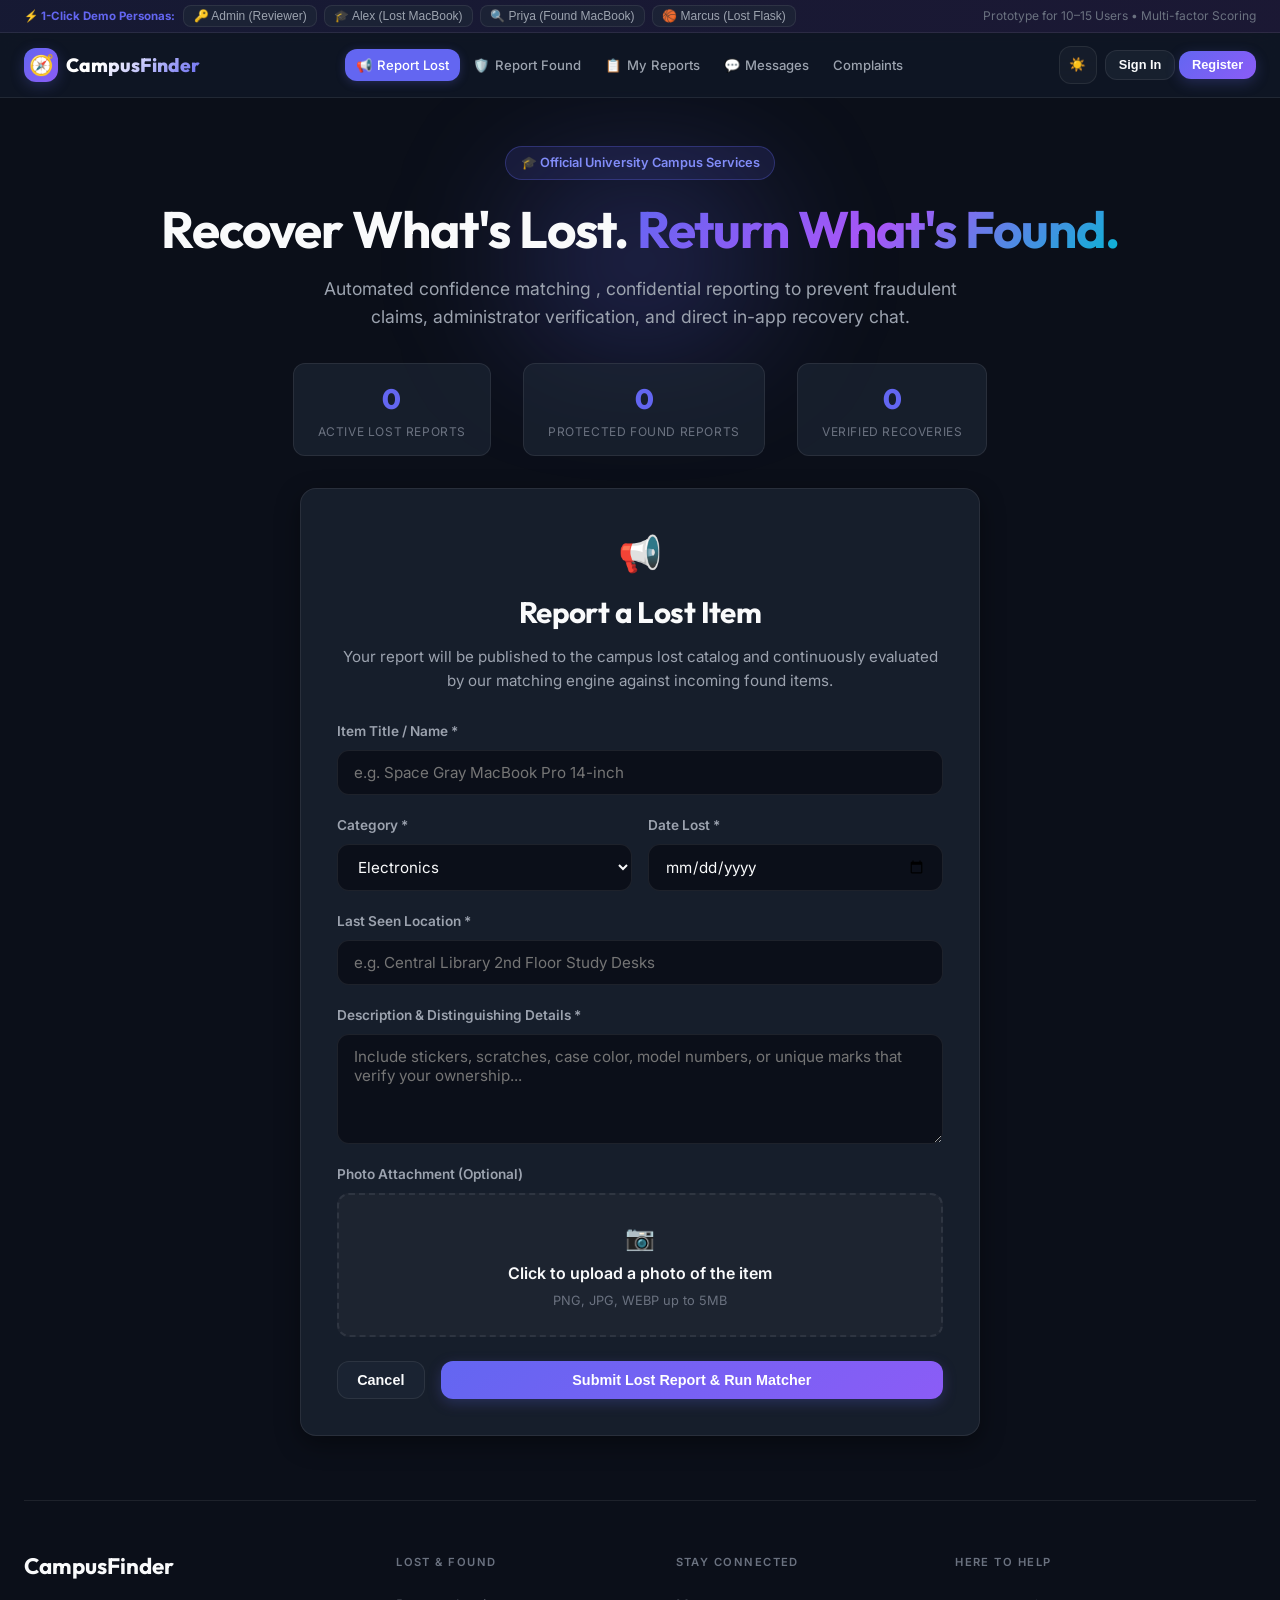
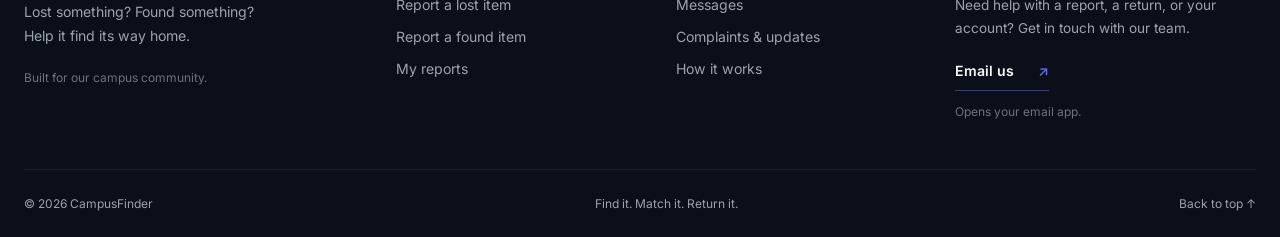
==== commit fd09d722: "Update matching, chat, complaints, and campus interface" ====
--- a/static/index.html
+++ b/static/index.html
@@ -5,7 +5,7 @@
   <meta name="viewport" content="width=device-width, initial-scale=1.0" />
   <title>Campus Lost & Found Platform | Smart Matching & Secure Handover</title>
   <meta name="description" content="Official University Campus Lost and Found Prototype. Algorithmic similarity matching, anti-fraud hidden reporting, admin verification queue, and in-app return coordination." />
-  <link rel="stylesheet" href="/static/css/styles.css" />
+  <link rel="stylesheet" href="/static/css/styles.css?v=campus-footer-4" />
 </head>
 <body>
 
@@ -22,7 +22,7 @@
         </div>
       </div>
       <div style="color: var(--text-muted); font-size: 0.75rem;">
-        Prototype for 10–15 Users • Multi-factor Scoring ($\ge 80\%$)
+        Prototype for 10–15 Users • Multi-factor Scoring 
       </div>
     </div>
   </aside>
@@ -36,8 +36,8 @@
       </div>
 
       <nav class="nav-menu" aria-label="Primary Navigation">
-        <div class="nav-link active" data-view="feed" onclick="App.navigateTo('feed')">
-          <span>🔍</span> Browse Lost Feed
+        <div class="nav-link active" id="nav-feed-link" data-view="feed" onclick="App.navigateTo('feed')" style="display: none;">
+          <span>🔍</span> Active Reports
         </div>
         <div class="nav-link" data-view="report-lost" onclick="App.navigateTo('report-lost')">
           <span>📢</span> Report Lost
@@ -55,6 +55,7 @@
         <div class="nav-link" data-view="chat" onclick="App.navigateTo('chat')">
           <span>💬</span> Messages
         </div>
+        <button type="button" class="nav-link" data-view="complaints" onclick="App.navigateTo('complaints')">Complaints</button>
       </nav>
 
       <div class="nav-actions">
@@ -73,16 +74,16 @@
       <div class="hero-badge">🎓 Official University Campus Services</div>
       <h1 class="hero-title">Recover What's Lost. <span>Return What's Found.</span></h1>
       <p class="hero-subtitle">
-        Automated confidence matching ($\ge 80\%$), confidential reporting to prevent fraudulent claims, administrator verification, and direct in-app recovery chat.
+        Automated confidence matching , confidential reporting to prevent fraudulent claims, administrator verification, and direct in-app recovery chat.
       </p>
 
-      <div class="hero-stats">
+      <div class="hero-stats" id="profile-stats-panel" hidden>
         <div class="stat-box">
-          <div class="stat-num" id="stat-lost-count">3</div>
+          <div class="stat-num" id="stat-lost-count">0</div>
           <div class="stat-label">Active Lost Reports</div>
         </div>
         <div class="stat-box">
-          <div class="stat-num" id="stat-found-count">3</div>
+          <div class="stat-num" id="stat-found-count">0</div>
           <div class="stat-label">Protected Found Reports</div>
         </div>
         <div class="stat-box">
@@ -96,9 +97,9 @@
   <!-- Main View Container -->
   <main class="container">
 
-    <!-- VIEW 1: PUBLIC LOST ITEMS FEED -->
+    <!-- VIEW 1: ADMIN ACTIVE REPORTS FEED -->
     <section class="view-section active" id="view-feed" aria-labelledby="feed-heading">
-      <h2 id="feed-heading" style="display: none;">Public Lost Items Feed</h2>
+      <h2 id="feed-heading" style="display: none;">Admin Active Reports Feed</h2>
       <div class="toolbar">
         <div class="search-row">
           <div class="search-input-wrapper">
@@ -297,6 +298,18 @@
 
     <!-- VIEW 5: ADMIN MATCH REVIEW QUEUE -->
     <section class="view-section" id="view-admin-queue" aria-labelledby="admin-queue-heading">
+      <div style="margin-bottom: 2rem;">
+        <div class="complaints-heading"><h2>Admin Item Overview</h2><div style="display: flex; flex-wrap: wrap; gap: 0.75rem;"><button type="button" class="btn btn-secondary" onclick="App.navigateTo('complaints')">Open Complaint Inbox</button><button type="button" class="btn btn-secondary" onclick="App.loadAdminItems(); App.loadAdminMatches(); App.loadStats()">Refresh</button></div></div>
+        <p style="color: var(--text-secondary); margin: 0.5rem 0 1rem;">Browse every campus report, including confidential found items. Matched counts represent individual reports currently marked MATCHED.</p>
+        <div style="display: flex; flex-wrap: wrap; gap: 0.75rem; margin-bottom: 1rem;" role="group" aria-label="Filter admin items">
+          <button type="button" class="btn btn-primary" data-admin-items="ALL" aria-pressed="true" onclick="App.loadAdminItems('ALL')">All items (<span id="admin-total-count">0</span>)</button>
+          <button type="button" class="btn btn-secondary" data-admin-items="LOST" aria-pressed="false" onclick="App.loadAdminItems('LOST')">Lost (<span id="admin-lost-count">0</span>)</button>
+          <button type="button" class="btn btn-secondary" data-admin-items="FOUND" aria-pressed="false" onclick="App.loadAdminItems('FOUND')">Found (<span id="admin-found-count">0</span>)</button>
+          <button type="button" class="btn btn-secondary" data-admin-items="MATCHED" aria-pressed="false" onclick="App.loadAdminItems('MATCHED')">Matched items (<span id="admin-matched-count">0</span>)</button>
+        </div>
+        <p id="admin-items-summary" role="status" style="margin-bottom: 1rem;"></p>
+        <div id="admin-items-grid" class="items-grid"></div>
+      </div>
       <div class="admin-header">
         <div>
           <div style="display: flex; align-items: center; gap: 0.5rem;">
@@ -319,6 +332,16 @@
         </div>
       </div>
 
+      <table style="width: 100%; max-width: 620px; margin-bottom: 1.5rem; border-collapse: collapse; text-align: left;">
+        <caption style="text-align: left; font-weight: 700; margin-bottom: 0.75rem;">Match Status Totals</caption>
+        <thead><tr><th scope="col" style="padding: 0.75rem;">Status</th><th scope="col" style="padding: 0.75rem; text-align: right;">Total</th></tr></thead>
+        <tbody>
+          <tr style="border-top: 1px solid var(--border-glass);"><th scope="row" style="padding: 0.75rem;"><button type="button" class="btn btn-secondary btn-sm" data-admin-match-status="PENDING" aria-pressed="true" onclick="document.getElementById('admin-filter-status').value='PENDING'; App.loadAdminMatches()">Pending Review</button></th><td id="admin-match-count-PENDING" style="padding: 0.75rem; text-align: right;" aria-live="polite">--</td></tr>
+          <tr style="border-top: 1px solid var(--border-glass);"><th scope="row" style="padding: 0.75rem;"><button type="button" class="btn btn-secondary btn-sm" data-admin-match-status="APPROVED" aria-pressed="false" onclick="document.getElementById('admin-filter-status').value='APPROVED'; App.loadAdminMatches()">Approved Matches</button></th><td id="admin-match-count-APPROVED" style="padding: 0.75rem; text-align: right;" aria-live="polite">--</td></tr>
+          <tr style="border-top: 1px solid var(--border-glass);"><th scope="row" style="padding: 0.75rem;"><button type="button" class="btn btn-secondary btn-sm" data-admin-match-status="REJECTED" aria-pressed="false" onclick="document.getElementById('admin-filter-status').value='REJECTED'; App.loadAdminMatches()">Rejected Matches</button></th><td id="admin-match-count-REJECTED" style="padding: 0.75rem; text-align: right;" aria-live="polite">--</td></tr>
+          <tr style="border-top: 1px solid var(--border-glass);"><th scope="row" style="padding: 0.75rem;"><button type="button" class="btn btn-secondary btn-sm" data-admin-match-status="ALL" aria-pressed="false" onclick="document.getElementById('admin-filter-status').value='ALL'; App.loadAdminMatches()">All Match Suggestions</button></th><td id="admin-match-count-ALL" style="padding: 0.75rem; text-align: right;" aria-live="polite">--</td></tr>
+        </tbody>
+      </table>
       <div class="matches-list" id="admin-matches-list">
         <!-- Rendered dynamically -->
       </div>
@@ -351,8 +374,10 @@
               <div id="chat-room-title" style="font-weight: 700; font-size: 1.05rem;">Select a Conversation</div>
               <div id="chat-room-sub" style="font-size: 0.8rem; color: var(--text-secondary);">Choose a room from the left to view coordination history.</div>
             </div>
-            <div>
-              <button id="chat-resolve-btn" class="btn btn-success btn-sm" style="display: none;">Mark Handover Complete</button>
+            <div class="chat-header-actions">
+              <button id="chat-complaint-btn" type="button" class="btn btn-danger-outline btn-sm" style="display:none" onclick="App.openComplaintForm()">Report user</button>
+              <button id="chat-dismiss-btn" class="btn btn-secondary btn-sm" style="display: none;">Dismiss</button>
+              <button id="chat-resolve-btn" class="btn btn-success btn-sm" style="display: none;">Resolved</button>
             </div>
           </div>
 
@@ -361,6 +386,12 @@
           </div>
 
           <form id="chat-form" class="chat-input-bar">
+            <div class="chat-media-actions" aria-label="Send media">
+              <button type="button" class="chat-media-btn" id="chat-photo-btn" title="Take or send photo" aria-label="Take or send photo">Photo</button>
+              <button type="button" class="chat-media-btn" id="chat-video-btn" title="Record or send video" aria-label="Record or send video">Video</button>
+              <input type="file" id="chat-photo-input" accept="image/*" capture="environment" style="display: none;" />
+              <input type="file" id="chat-video-input" accept="video/*" capture="environment" style="display: none;" />
+            </div>
             <input type="text" id="chat-input-text" class="chat-input" placeholder="Type a message to coordinate return location, time, or security desk drop-off..." autocomplete="off" />
             <button type="submit" class="btn btn-primary">Send</button>
           </form>
@@ -368,7 +399,56 @@
       </div>
     </section>
 
+    <section class="view-section" id="view-complaints" aria-labelledby="complaints-title">
+      <div class="complaints-heading"><div><span class="complaint-eyebrow">CAMPUS SUPPORT</span><h2 id="complaints-title">Complaints</h2><p id="complaints-intro"></p></div><div style="display: flex; flex-wrap: wrap; gap: 0.75rem;"><button id="complaints-back-admin" type="button" class="btn btn-secondary" style="display: none;" onclick="App.navigateTo('admin-queue')">Back to Admin</button><button type="button" class="btn btn-secondary" onclick="App.loadComplaints()">Refresh</button></div></div>
+      <div id="complaint-counts" class="complaint-counts" role="group" aria-label="Complaint status filters"></div>
+      <div class="complaint-workspace"><div id="complaint-list" aria-live="polite"></div><aside id="complaint-review" class="complaint-review"><h3>Select a complaint</h3><p>Choose an entry to view its details and review history.</p></aside></div>
+    </section>
   </main>
+
+  <footer class="site-footer">
+    <div class="container">
+      <div class="footer-columns">
+        <div class="footer-about">
+          <a class="footer-brand" href="#" onclick="App.navigateTo(App.getDefaultView()); return false;">CampusFinder</a>
+          <p>Lost something? Found something?<br />Help it find its way home.</p>
+          <span class="footer-campus">Built for our campus community.</span>
+        </div>
+        <nav class="footer-column" aria-label="Footer reports">
+          <h2>Lost &amp; found</h2>
+          <a href="#" onclick="App.navigateTo('report-lost'); return false;">Report a lost item</a>
+          <a href="#" onclick="App.navigateTo('report-found'); return false;">Report a found item</a>
+          <a href="#" onclick="App.navigateTo('my-posts'); return false;">My reports</a>
+        </nav>
+        <nav class="footer-column" aria-label="Footer coordination">
+          <h2>Stay connected</h2>
+          <a href="#" onclick="App.navigateTo('chat'); return false;">Messages</a>
+          <a href="#" onclick="App.navigateTo('complaints'); return false;">Complaints &amp; updates</a>
+          <a href="#" onclick="document.getElementById('help-modal').classList.add('active'); return false;">How it works</a>
+        </nav>
+        <div class="footer-column footer-support">
+          <h2>Here to help</h2>
+          <p>Need help with a report, a return, or your account? Get in touch with our team.</p>
+          <a id="footer-email-link" class="footer-email" href="mailto:?subject=CampusFinder%20Support">Email us <span aria-hidden="true">&#8599;</span></a>
+          <span class="footer-email-note">Opens your email app.</span>
+        </div>
+      </div>
+      <div class="footer-bottom"><span>&copy; 2026 CampusFinder</span><span>Find it. Match it. Return it.</span><a href="#" onclick="window.scrollTo({top: 0, behavior: 'smooth'}); return false;">Back to top &#8593;</a></div>
+    </div>
+  </footer>
+
+  <div class="modal-overlay" id="help-modal" role="dialog" aria-modal="true" aria-labelledby="help-title">
+    <div class="modal-dialog">
+      <button type="button" class="modal-close" aria-label="Close help" onclick="App.closeModal('help-modal')">&times;</button>
+      <h2 id="help-title">How CampusFinder works</h2>
+      <ol class="help-steps">
+        <li><strong>Report your item.</strong> Add its description, location, date, and a photo if you have one.</li>
+        <li><strong>Let us find a match.</strong> Similar lost and found reports go to a campus administrator for review.</li>
+        <li><strong>Coordinate the return.</strong> Once a match is approved, use Messages to arrange the handover.</li>
+        <li><strong>Need more help?</strong> Follow up through Complaints after a dismissed chat, or email our team for account and website support.</li>
+      </ol>
+    </div>
+  </div>
 
   <!-- MODAL: ITEM DETAILS -->
   <div class="modal-overlay" id="item-detail-modal" role="dialog" aria-modal="true" aria-labelledby="item-modal-title">
@@ -437,11 +517,23 @@
     </div>
   </div>
 
+  <div class="modal-overlay" id="complaint-modal" role="dialog" aria-modal="true" aria-labelledby="complaint-form-title">
+    <div class="modal-dialog"><button class="modal-close" aria-label="Close" onclick="App.closeModal('complaint-modal')">&times;</button>
+      <span class="complaint-eyebrow">USER SUPPORT</span><h2 id="complaint-form-title">Report the other user</h2>
+      <p class="complaint-help">Your complaint and this conversation will be available to the campus admin for review. An automatic entry is already created when a chat is dismissed.</p>
+      <form onsubmit="App.submitComplaint(event)">
+        <div class="form-group"><label class="form-label" for="complaint-category">Reason</label><select id="complaint-category" class="select-input" required><option value="FALSE_CLAIM">False ownership claim</option><option value="HARASSMENT">Harassment or inappropriate behaviour</option><option value="NO_RESPONSE">No response</option><option value="HANDOVER_ISSUE">Problem with item handover</option><option value="OTHER">Other concern</option></select></div>
+        <div class="form-group"><label class="form-label" for="complaint-details">What happened?</label><textarea id="complaint-details" class="form-input" rows="5" minlength="10" maxlength="3000" placeholder="Describe the issue so the admin can investigate." required></textarea></div>
+        <button id="complaint-submit" type="submit" class="btn btn-primary">Send complaint</button>
+      </form>
+    </div>
+  </div>
   <!-- Toast Container -->
   <div class="toast-container" id="toast-container" aria-live="polite"></div>
 
   <!-- JavaScript Scripts -->
-  <script src="/static/js/api.js"></script>
-  <script src="/static/js/app.js"></script>
+  <script src="/static/js/api.js?v=admin-no-report-forms-1"></script>
+  <script src="/static/js/app.js?v=chat-select-first-4"></script>
+  <script src="/static/js/complaints.js?v=complaint-photos-2"></script>
 </body>
 </html>
--- a/static/css/styles.css
+++ b/static/css/styles.css
@@ -118,7 +118,7 @@
   backdrop-filter: blur(16px);
   -webkit-backdrop-filter: blur(16px);
   border-bottom: 1px solid var(--border-glass);
-  padding: 0.85rem 0;
+  padding: 0.5rem 0;
   transition: all 0.2s ease;
 }
 
@@ -126,22 +126,25 @@
   display: flex;
   align-items: center;
   justify-content: space-between;
-  gap: 1.5rem;
+  gap: 1rem;
+  min-height: 48px;
 }
 
 .nav-brand {
   display: flex;
   align-items: center;
-  gap: 0.75rem;
-  font-size: 1.35rem;
+  gap: 0.5rem;
+  font-size: 1.2rem;
+  flex-shrink: 0;
+  white-space: nowrap;
   font-family: 'Outfit', sans-serif;
   font-weight: 800;
   cursor: pointer;
 }
 
 .brand-icon {
-  width: 40px;
-  height: 40px;
+  width: 34px;
+  height: 34px;
   border-radius: var(--radius-md);
   background: linear-gradient(135deg, var(--primary), var(--accent-purple));
   display: flex;
@@ -167,18 +170,25 @@
 .nav-menu {
   display: flex;
   align-items: center;
-  gap: 0.5rem;
+  gap: 0.2rem;
+  min-width: 0;
   list-style: none;
 }
 
 .nav-link {
   display: flex;
   align-items: center;
-  gap: 0.45rem;
-  padding: 0.5rem 0.9rem;
+  gap: 0.35rem;
+  padding: 0.5rem 0.65rem;
   border-radius: var(--radius-md);
   color: var(--text-secondary);
-  font-size: 0.9rem;
+  font-size: 0.82rem;
+  font-family: inherit;
+  line-height: 1.25;
+  white-space: nowrap;
+  flex-shrink: 0;
+  border: 0;
+  background: transparent;
   font-weight: 500;
   cursor: pointer;
   transition: all 0.2s ease;
@@ -219,7 +229,8 @@
 .nav-actions {
   display: flex;
   align-items: center;
-  gap: 0.75rem;
+  gap: 0.5rem;
+  flex-shrink: 0;
 }
 
 /* Theme Toggle */
@@ -246,12 +257,19 @@
 .user-profile-pill {
   display: flex;
   align-items: center;
-  gap: 0.65rem;
-  padding: 0.35rem 0.75rem 0.35rem 0.45rem;
+  gap: 0.5rem;
+  padding: 0.3rem 0.6rem 0.3rem 0.35rem;
   background: var(--bg-glass-card);
   border: 1px solid var(--border-glass);
   border-radius: var(--radius-full);
-  font-size: 0.85rem;
+  font-size: 0.78rem;
+  white-space: nowrap;
+}
+
+.user-profile-pill > div:nth-child(2) > div {
+  max-width: 150px;
+  overflow: hidden;
+  text-overflow: ellipsis;
 }
 
 .user-avatar {
@@ -364,8 +382,8 @@
 .demo-bar {
   background: linear-gradient(90deg, rgba(99, 102, 241, 0.12), rgba(139, 92, 246, 0.12));
   border-bottom: 1px solid var(--border-glass);
-  padding: 0.45rem 0;
-  font-size: 0.8rem;
+  padding: 0.3rem 0;
+  font-size: 0.72rem;
 }
 
 .demo-bar-content {
@@ -1052,6 +1070,30 @@
   color: var(--text-primary);
 }
 
+.room-status {
+  align-self: flex-start;
+  padding: 0.12rem 0.45rem;
+  border-radius: var(--radius-sm);
+  font-size: 0.65rem;
+  font-weight: 800;
+  letter-spacing: 0.05em;
+}
+
+.room-status.open {
+  color: #34d399;
+  background: rgba(16, 185, 129, 0.14);
+}
+
+.room-status.dismissed {
+  color: #fbbf24;
+  background: rgba(245, 158, 11, 0.16);
+}
+
+.room-status.resolved {
+  color: #9ca3af;
+  background: rgba(107, 114, 128, 0.18);
+}
+
 .room-counterpart {
   font-size: 0.8rem;
   color: var(--text-secondary);
@@ -1069,6 +1111,8 @@
   display: flex;
   flex-direction: column;
   height: 100%;
+  min-height: 0;
+  overflow: hidden;
 }
 
 .chat-main-header {
@@ -1080,8 +1124,17 @@
   background: rgba(0,0,0,0.1);
 }
 
+.chat-header-actions {
+  display: flex;
+  align-items: center;
+  justify-content: flex-end;
+  flex-wrap: wrap;
+  gap: 0.5rem;
+}
+
 .messages-stream {
   flex: 1;
+  min-height: 0;
   overflow-y: auto;
   padding: 1.5rem;
   display: flex;
@@ -1142,13 +1195,55 @@
 .chat-input-bar {
   padding: 1rem 1.5rem;
   border-top: 1px solid var(--border-glass);
-  display: flex;
+  display: flex !important;
+  align-items: center;
+  flex-wrap: wrap;
   gap: 0.75rem;
   background: rgba(0,0,0,0.2);
+  flex-shrink: 0;
+  min-height: 72px;
+  overflow: visible;
+  position: relative;
+  z-index: 2;
+}
+
+.chat-media-actions {
+  display: flex;
+  align-items: center;
+  gap: 0.4rem;
+  flex: 0 0 auto;
+}
+
+.chat-media-btn {
+  height: 40px;
+  padding: 0 0.75rem;
+  border-radius: var(--radius-sm);
+  border: 1px solid var(--border-glass);
+  background: var(--bg-glass-card);
+  color: var(--text-primary);
+  font-size: 0.8rem;
+  font-weight: 700;
+  cursor: pointer;
+  transition: all 0.2s ease;
+}
+
+.chat-media-btn:hover {
+  border-color: var(--primary);
+  color: #fff;
+  background: var(--primary);
+}
+
+.chat-media-btn:disabled,
+.chat-input:disabled,
+.chat-input-bar .btn:disabled {
+  opacity: 0.55;
+  cursor: not-allowed;
+  transform: none;
 }
 
 .chat-input {
-  flex: 1;
+  flex: 1 1 240px;
+  min-width: 0;
   padding: 0.75rem 1rem;
   background: var(--bg-primary);
   border: 1px solid var(--border-glass);
@@ -1160,6 +1255,36 @@
 
 .chat-input:focus {
   border-color: var(--primary);
+}
+
+.chat-input-bar > .btn {
+  display: inline-flex;
+  align-items: center;
+  justify-content: center;
+  flex: 0 0 auto;
+  min-width: 76px;
+}
+
+.msg-attachment {
+  display: block;
+  margin-bottom: 0.55rem;
+}
+
+.msg-attachment-img,
+.msg-attachment-video {
+  display: block;
+  width: min(100%, 320px);
+  max-height: 260px;
+  border-radius: var(--radius-sm);
+  object-fit: cover;
+  background: var(--bg-tertiary);
+}
+
+.msg-file-link {
+  display: inline-flex;
+  margin-bottom: 0.55rem;
+  color: inherit;
+  text-decoration: underline;
 }
 
 /* Modals */
@@ -1246,11 +1371,85 @@
 .toast.info { border-left: 4px solid var(--info); }
 
 /* Responsive adjustments */
+@media (max-width: 1150px) {
+  .nav-content { flex-wrap: wrap; gap: 0.5rem; }
+  .nav-actions { margin-left: auto; }
+  .nav-menu { order: 3; width: 100%; overflow-x: auto; padding-bottom: 0.2rem; }
+  .demo-bar-content > div:first-child { flex-wrap: wrap; }
+  .demo-pills { flex-wrap: wrap; }
+  .demo-bar-content > div:last-child { display: none; }
+}
+
 @media (max-width: 768px) {
-  .nav-menu { display: none; }
+  .nav-menu { display: flex; }
   .match-grid-compare { grid-template-columns: 1fr; }
   .chat-container { grid-template-columns: 1fr; height: 550px; }
   .chat-sidebar { display: none; }
   .chat-sidebar.mobile-active { display: flex; }
+  .chat-input-bar { padding: 0.75rem; gap: 0.5rem; }
+  .chat-media-actions { gap: 0.25rem; }
+  .chat-media-btn { padding: 0 0.55rem; font-size: 0.75rem; }
   .form-row { grid-template-columns: 1fr; }
 }
+
+@media (max-width: 480px) {
+  .chat-input {
+    flex-basis: 100%;
+    order: 1;
+  }
+  .chat-media-actions {
+    order: 2;
+  }
+  .chat-input-bar > .btn {
+    order: 3;
+    margin-left: auto;
+  }
+}
+
+/* Complaint support workspace */
+.complaint-item-image { display:block; width:100%; height:160px; object-fit:contain; border-radius:var(--radius-sm); margin-bottom:1rem; }
+.complaints-heading { display:flex; justify-content:space-between; gap:1rem; align-items:center; margin-bottom:1.5rem; }
+.complaints-heading h2 { font-size:2rem; margin:.35rem 0; }
+.complaints-heading p,.complaint-help { color:var(--text-secondary); font-size:.9rem; line-height:1.6; }
+.complaint-eyebrow { color:var(--primary); font-size:.72rem; letter-spacing:.12em; font-weight:700; }
+.complaint-counts { display:flex; flex-wrap:wrap; gap:.65rem; margin-bottom:1.5rem; }
+.complaint-workspace { display:grid; grid-template-columns:minmax(260px, .85fr) minmax(0, 1.4fr); gap:1.5rem; align-items:start; }
+.complaint-card,.complaint-review,.complaint-empty { background:var(--bg-glass-card); border:1px solid var(--border-glass); border-radius:var(--radius-lg); padding:1.4rem; margin-bottom:1rem; }
+.complaint-card h3 { margin:.75rem 0 .4rem; }.complaint-card p { margin:.4rem 0; }.complaint-card button { margin-top:.65rem; }
+.complaint-status { display:inline-block; border-radius:20px; padding:.25rem .65rem; font-size:.72rem; font-weight:700; background:rgba(245,158,11,.15); color:#d97706; }
+.complaint-in_review { background:rgba(99,102,241,.15); color:var(--primary); }.complaint-resolved { background:rgba(16,185,129,.15); color:#059669; }.complaint-rejected { background:rgba(239,68,68,.15); color:#ef4444; }
+.complaint-review h3 { margin:.5rem 0 1rem; }.complaint-review h4 { margin:1.2rem 0 .5rem; }.complaint-review p { line-height:1.6; }
+.complaint-text { white-space:pre-wrap; overflow-wrap:anywhere; }.complaint-review-form { display:grid; gap:.65rem; margin-top:1.2rem; }
+.complaint-transcript { max-height:520px; overflow-y:auto; margin-top:.8rem; }.complaint-message { padding:1rem; border:1px solid var(--border-glass); border-radius:var(--radius-md); margin-bottom:.65rem; }.complaint-message small { display:block; color:var(--text-muted); margin:.25rem 0 .5rem; }.complaint-message a { display:inline-block; margin-top:.5rem; color:var(--primary); }
+@media(max-width:760px) { .complaint-workspace { grid-template-columns:1fr; }.complaints-heading { align-items:flex-start; }.chat-header-actions { flex-wrap:wrap; } }
+
+/* Reporting forms and entry points belong to the user portal. */
+body[data-role="ADMIN"] [data-view="report-lost"],
+body[data-role="ADMIN"] [data-view="report-found"],
+body[data-role="ADMIN"] [onclick*="navigateTo('report-lost')"],
+body[data-role="ADMIN"] [onclick*="navigateTo('report-found')"],
+body[data-role="ADMIN"] #view-report-lost,
+body[data-role="ADMIN"] #view-report-found {
+  display: none !important;
+}
+
+/* Campus footer */
+.site-footer { margin-top:4rem; padding:0 0 1.5rem; color:var(--text-secondary); }
+.footer-columns { display:grid; grid-template-columns:1.4fr 1fr 1fr 1.3fr; gap:3rem; padding:3rem 0; border-top:1px solid var(--border-glass); }
+.footer-brand { font-family:'Outfit',sans-serif; font-size:1.4rem; font-weight:700; color:var(--text-primary); }
+.footer-about p { margin:1rem 0; font-size:.88rem; line-height:1.7; }
+.footer-campus,.footer-email-note { font-size:.75rem; color:var(--text-muted); }
+.footer-column { display:flex; flex-direction:column; align-items:flex-start; gap:.7rem; }
+.footer-column h2 { font-family:'Inter',sans-serif; font-size:.7rem; font-weight:600; text-transform:uppercase; letter-spacing:.13em; color:var(--text-muted); margin:.35rem 0 .65rem; }
+.footer-column a { font-size:.88rem; line-height:1.5; }
+.footer-column a:hover,.footer-bottom a:hover { color:var(--primary); }
+.site-footer a:focus-visible { outline:2px solid var(--primary); outline-offset:5px; border-radius:3px; }
+.footer-support p { font-size:.85rem; line-height:1.7; max-width:270px; }
+.footer-column .footer-email { color:var(--text-primary); font-weight:600; padding:.55rem 0; border-bottom:1px solid var(--border-glass-focus); }
+.footer-email span { margin-left:1.25rem; color:var(--primary); }
+.footer-bottom { display:flex; justify-content:space-between; flex-wrap:wrap; gap:1rem; padding-top:1.5rem; border-top:1px solid var(--border-glass); font-size:.75rem; }
+.help-steps { padding-left:1.3rem; margin-top:1.5rem; color:var(--text-secondary); line-height:1.75; }
+.help-steps li { margin-bottom:1rem; }
+.help-steps strong { color:var(--text-primary); }
+@media(max-width:900px) { .footer-columns { grid-template-columns:1fr 1fr; gap:2rem; } }
+@media(max-width:480px) { .footer-columns { grid-template-columns:1fr; padding:2rem 0; } .footer-bottom { flex-direction:column; } }
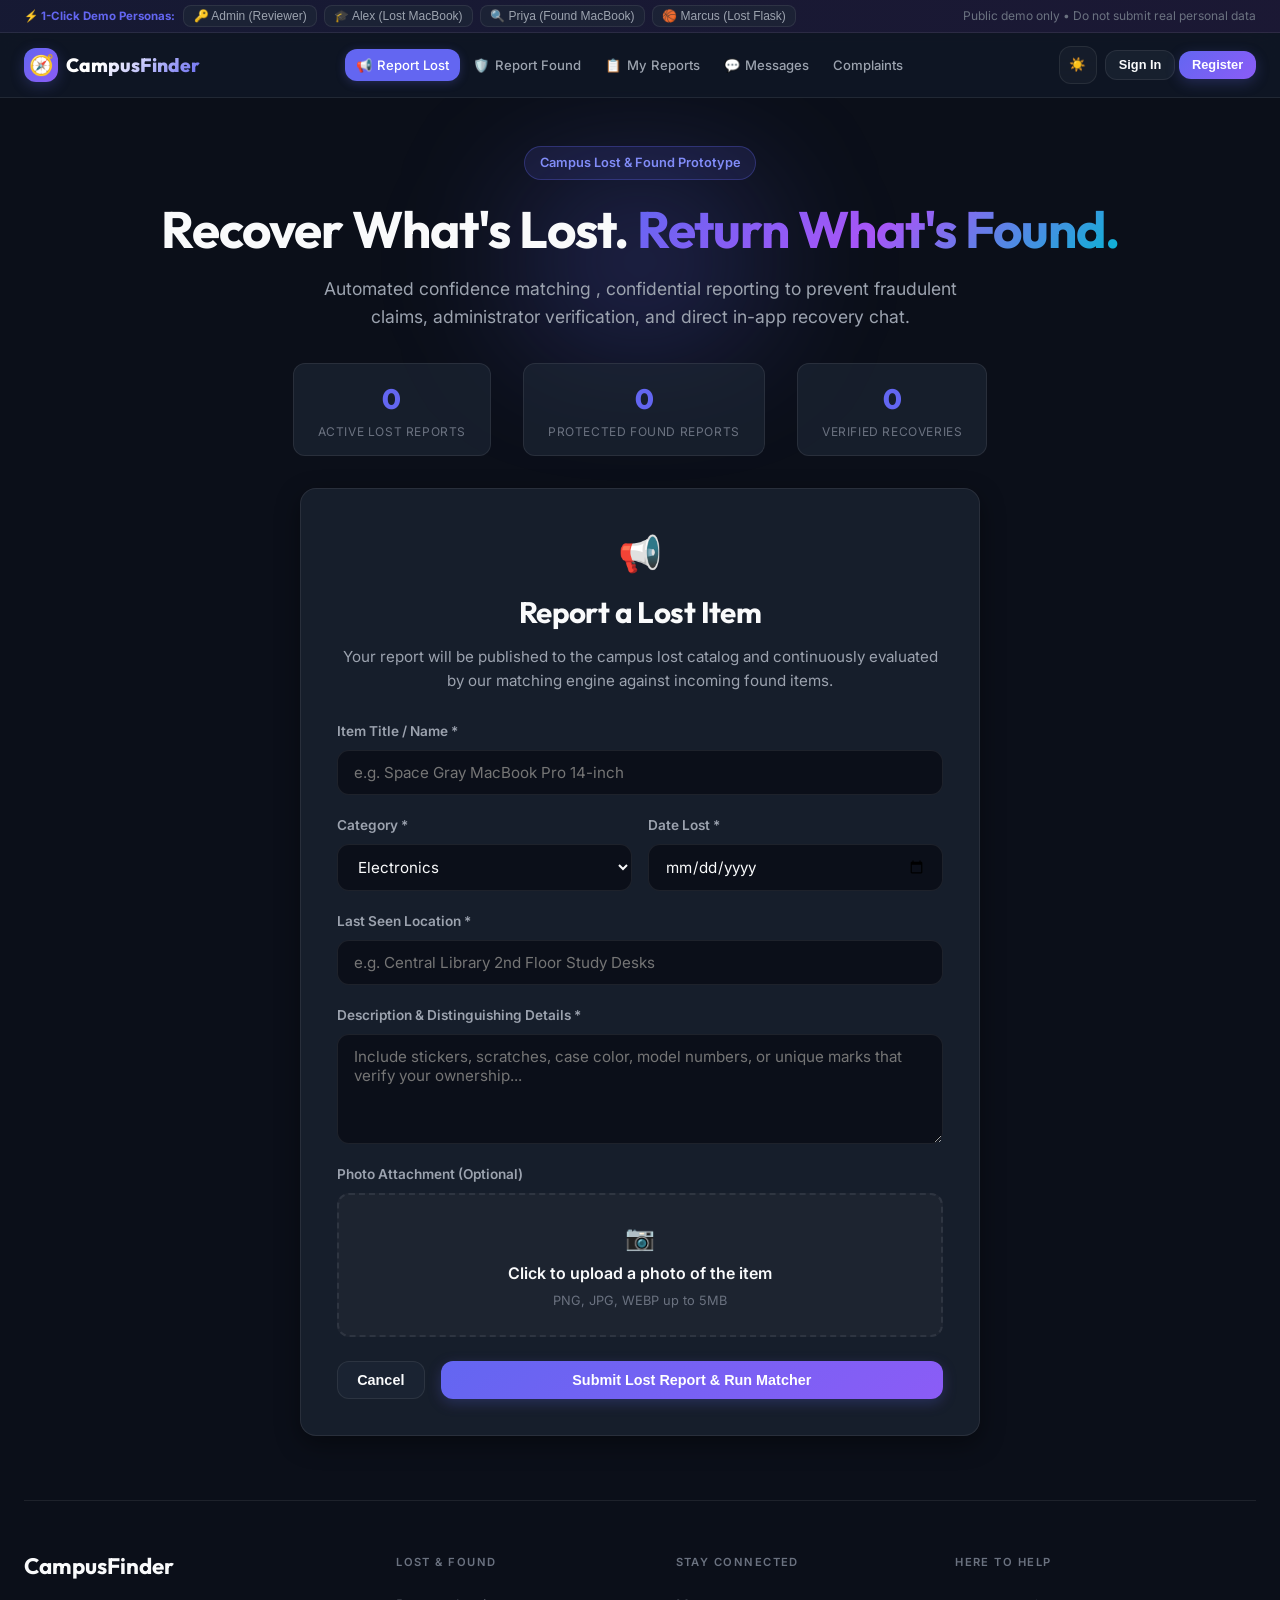
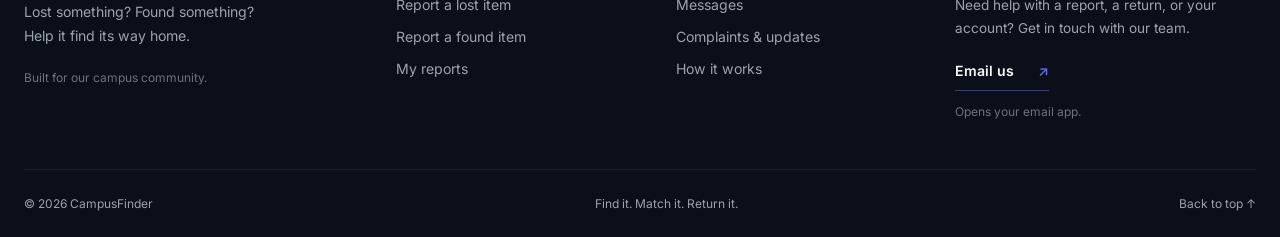
==== commit a4a6746e: "Fix review workflow and prepare live demo deployment" ====
--- a/static/index.html
+++ b/static/index.html
@@ -4,7 +4,7 @@
   <meta charset="UTF-8" />
   <meta name="viewport" content="width=device-width, initial-scale=1.0" />
   <title>Campus Lost & Found Platform | Smart Matching & Secure Handover</title>
-  <meta name="description" content="Official University Campus Lost and Found Prototype. Algorithmic similarity matching, anti-fraud hidden reporting, admin verification queue, and in-app return coordination." />
+  <meta name="description" content="Campus Lost and Found prototype with item reports, match review, and return coordination." />
   <link rel="stylesheet" href="/static/css/styles.css?v=campus-footer-4" />
 </head>
 <body>
@@ -22,7 +22,7 @@
         </div>
       </div>
       <div style="color: var(--text-muted); font-size: 0.75rem;">
-        Prototype for 10–15 Users • Multi-factor Scoring 
+        Public demo only • Do not submit real personal data
       </div>
     </div>
   </aside>
@@ -71,7 +71,7 @@
   <header class="hero">
     <div class="hero-glow"></div>
     <div class="container">
-      <div class="hero-badge">🎓 Official University Campus Services</div>
+      <div class="hero-badge">Campus Lost &amp; Found Prototype</div>
       <h1 class="hero-title">Recover What's Lost. <span>Return What's Found.</span></h1>
       <p class="hero-subtitle">
         Automated confidence matching , confidential reporting to prevent fraudulent claims, administrator verification, and direct in-app recovery chat.
